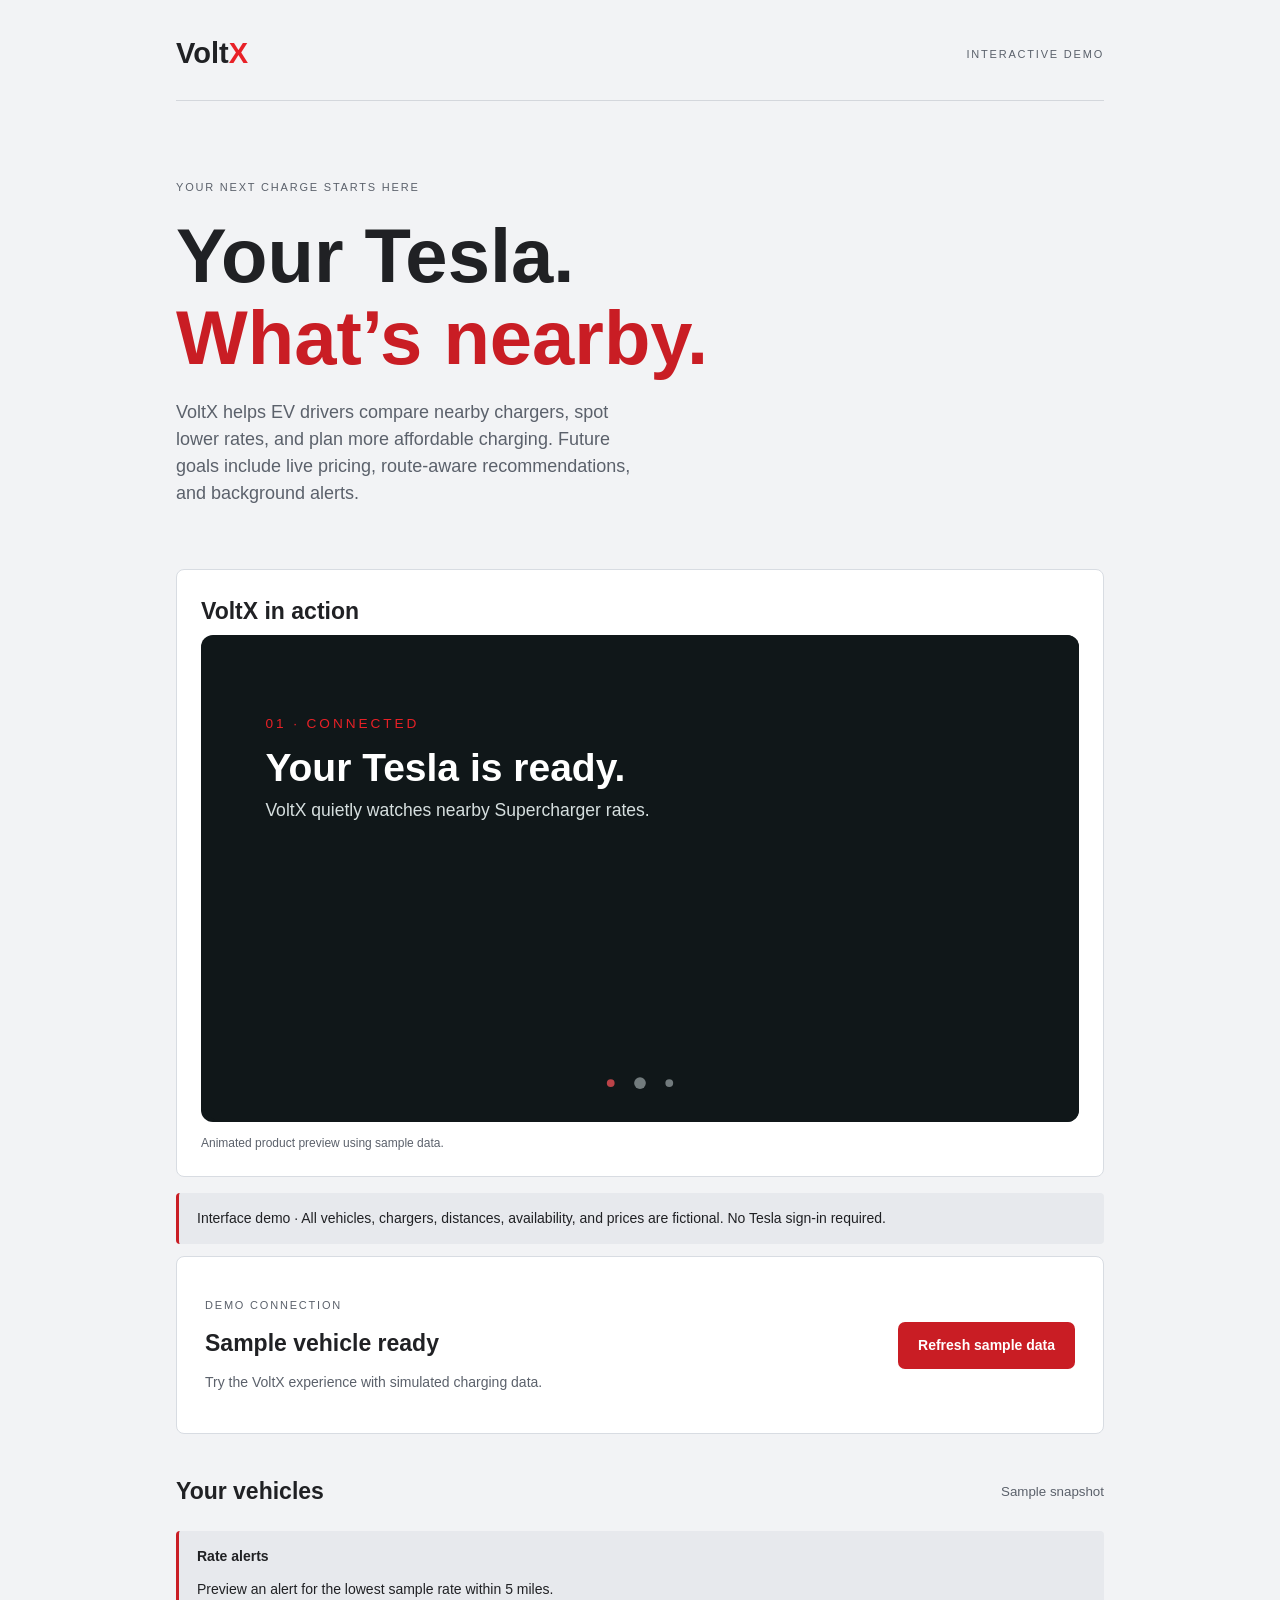
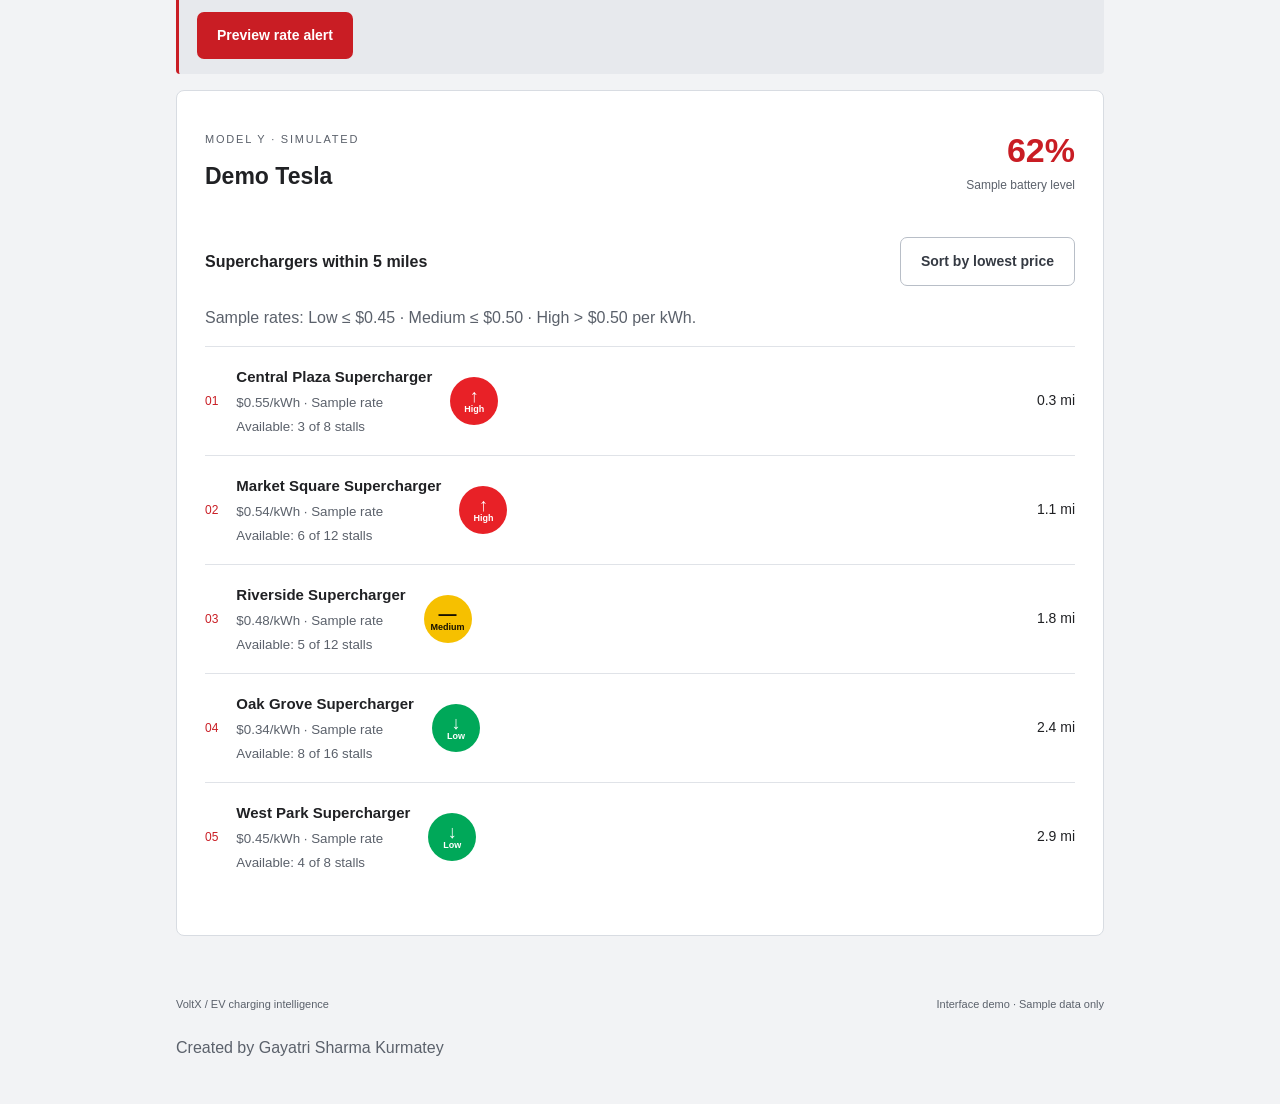
==== voltx-demo/index.html @ 1b54f999 "Use corrected shared animation directly" ====
<!doctype html>
<html lang="en"><head><meta charset="utf-8"><meta name="viewport" content="width=device-width, initial-scale=1"><meta name="description" content="Explore the VoltX EV charging interface with fictional vehicles, chargers and sample prices."><title>VoltX — Interactive Demo</title><link rel="stylesheet" href="./style.css?v=about-20260922"><link rel="stylesheet" href="./walkthrough.css?v=20260922"><link rel="stylesheet" href="./walkthrough-v2.css?v=20260922"><script src="./demo.js" defer></script></head>
<body><link rel="stylesheet" href="./video.css?v=20260922b"><style>.walkthrough{display:none!important}.walkthrough-video-card img{content:url('./voltx-walkthrough-v10.svg?v=1')}.step-one .step-number,.step-three .step-number{font-size:0;background:url('./tesla-car.svg') center/32px auto no-repeat}.walkthrough-route .route-car{font-size:0;background:url('./tesla-car.svg') center/34px auto no-repeat;width:34px;height:22px;display:block}</style><main>
<header><a class="brand" href="./">Volt<span>X</span></a><span class="version">INTERACTIVE DEMO</span></header>
<section class="intro"><p class="eyebrow">YOUR NEXT CHARGE STARTS HERE</p><h1>Your Tesla.<br><span>What’s nearby.</span></h1><p class="description">VoltX helps EV drivers compare nearby chargers, spot lower rates, and plan more affordable charging. Future goals include live pricing, route-aware recommendations, and background alerts.</p></section><section class="walkthrough-video-card" aria-label="Animated VoltX video"><h2>VoltX in action</h2><img src="./voltx-walkthrough-v10.svg?v=2" alt="Animated VoltX flow from Tesla connection to low-rate notification and charger destination"><p class="muted">Animated product preview using sample data.</p></section>
<section class="walkthrough" aria-label="Animated VoltX walkthrough"><div class="section-heading"><h2>How VoltX works</h2><small>Animated demo</small></div><div class="walkthrough-stage"><div class="walkthrough-step step-one"><span class="step-number" aria-label="Parked Tesla">🚗</span><strong>Connect to Tesla</strong><small>VoltX connects to your Tesla account and reads your car’s location.</small></div><div class="walkthrough-step step-two"><span class="step-number" aria-label="Notification">🔔</span><strong>Scan nearby chargers</strong><small>It checks Superchargers in your selected radius and compares their rates.</small></div><div class="walkthrough-step step-three"><span class="step-number" aria-label="Driving Tesla">🚙</span><strong>Get notified and drive</strong><small>When the lowest rate appears, VoltX alerts you so you do not keep checking the Tesla app.</small></div><div class="walkthrough-toast"><span class="toast-dot"></span><div><strong>VoltX found a nearby low-rate signal</strong><small>Fremont, CA - Civic Center Drive: Low signal</small></div></div><div class="walkthrough-route"><span class="route-car">🚙</span><span></span><b>Drive to charger</b><span class="charger-icon" aria-label="Charger">⚡</span></div></div><p class="muted">Simulation only: the shared demo uses sample data and does not connect to a Tesla account or send real notifications.</p></section>
<p class="notice">Interface demo · All vehicles, chargers, distances, availability, and prices are fictional. No Tesla sign-in required.</p>
<section class="connection"><div><p class="eyebrow">DEMO CONNECTION</p><h2>Sample vehicle ready</h2><p>Try the VoltX experience with simulated charging data.</p></div><div class="actions"><button id="refresh">Refresh sample data</button></div></section>
<section aria-label="Demo vehicle"><div class="section-heading"><h2>Your vehicles</h2><small id="updated" role="status">Sample snapshot</small></div>
<div class="notice"><strong>Rate alerts</strong><p>Preview an alert for the lowest sample rate within 5 miles.</p><button id="alert">Preview rate alert</button><p id="alert-preview" role="status" hidden></p></div>
<article class="vehicle"><div class="vehicle-summary"><div><p class="eyebrow">MODEL Y · SIMULATED</p><h2>Demo Tesla</h2></div><div class="battery"><strong id="battery">62%</strong><span>Sample battery level</span></div></div>
<div class="section-heading"><h3>Superchargers within 5 miles</h3><button class="secondary" id="sort">Sort by lowest price</button></div><p class="muted">Sample rates: Low ≤ $0.45 · Medium ≤ $0.50 · High > $0.50 per kWh.</p><ol class="chargers" id="chargers"></ol></article></section>
<footer><span>VoltX / EV charging intelligence</span><span>Interface demo · Sample data only</span></footer>
<p class="muted">Created by Gayatri Sharma Kurmatey</p>
</main></body></html>
---- voltx-demo/style.css ----
:root{font-family:Inter,Segoe UI,Arial,sans-serif;color:#202124;background:#f2f3f5;font-synthesis:none;line-height:1.5}*{box-sizing:border-box}html,body{min-height:100%;background:#f2f3f5}body{margin:0}main{max-width:1000px;margin:auto;padding:32px 36px}header{display:flex;justify-content:space-between;align-items:center;border-bottom:1px solid #d4d7dc;padding-bottom:24px}.brand{font-size:29px;letter-spacing:0;font-weight:800;color:inherit;text-decoration:none}.brand span{color:#e82127}.version,.eyebrow{font-size:11px;letter-spacing:1.8px;color:#5b616b}.intro{padding:66px 0 34px}h1{font-size:clamp(44px,7vw,76px);letter-spacing:0;line-height:1.08;margin:20px 0}h1 span{color:#c91d24}.description{max-width:470px;font-size:18px;color:#5b616b}h2{font-size:23px;letter-spacing:0;margin:6px 0}h3{font-size:16px}p{margin:12px 0}.connection,.vehicle{border:1px solid #d8dce2;border-radius:8px;padding:28px;background:#ffffff}.connection{display:flex;gap:30px;justify-content:space-between;align-items:center}.connection p:not(.eyebrow){font-size:14px;color:#5b616b;max-width:430px}.actions{display:grid;gap:10px;flex-shrink:0}button,.button{font:inherit;font-size:14px;display:inline-flex;gap:32px;justify-content:center;text-decoration:none;background:#c91d24;color:#ffffff;border:0;border-radius:7px;padding:13px 20px;font-weight:650;cursor:pointer}.secondary{background:transparent;color:#353a43;border:1px solid #b8bec7}button:disabled,.disabled{opacity:.5;cursor:default}a:focus-visible,button:focus-visible{outline:3px solid #202124;outline-offset:4px}.notice{padding:15px 18px;border-left:3px solid #c91d24;background:#e7e9ed;border-radius:4px;font-size:14px}.error{border-color:#c91d24;background:#fff0f0}.section-heading,.vehicle-summary{display:flex;justify-content:space-between;align-items:center}.section-heading{margin:34px 0 16px}.section-heading small,.muted{color:#5b616b}.vehicle{margin:16px 0}.battery{display:flex;flex-direction:column;text-align:right}.battery strong{font-size:34px;color:#c91d24}.battery span{font-size:12px;color:#5b616b}.chargers{padding:0;list-style:none}.chargers li{display:flex;gap:18px;align-items:center;border-top:1px solid #e0e3e8;padding:18px 0}.chargers small{display:block;color:#5b616b;margin-top:4px}.number{color:#c91d24;font-size:12px}.pricing-badge{display:inline-flex;flex-direction:column;align-items:center;justify-content:center;gap:1px;width:48px;height:48px;border-radius:50%;color:white;font-size:9px;font-weight:750;line-height:1;flex-shrink:0}.pricing-badge span:first-child{font-size:18px;line-height:16px}.pricing-badge.lower{background:#00a859}.pricing-badge.medium{background:#f6c000;color:#171100}.pricing-badge.higher{background:#e82127}.distance{margin-left:auto;white-space:nowrap;font-size:14px}.chargers strong{font-size:15px}footer{display:flex;justify-content:space-between;gap:20px;color:#5b616b;font-size:11px;padding:44px 0 12px}code{color:#353a43}@media(max-width:650px){main{padding:22px}.version{font-size:9px}.intro{padding-top:40px}.connection{display:block}.actions{margin-top:24px}.section-heading{display:block}.chargers li{flex-wrap:wrap}.distance{margin-left:30px}footer{display:block}footer span{display:block;margin-top:8px}}
---- voltx-demo/walkthrough.css ----
.walkthrough{margin:16px 0;border:1px solid #d8dce2;border-radius:8px;padding:28px;background:#fff}.walkthrough-stage{position:relative;min-height:214px;overflow:hidden;border:1px solid #e0e3e8;border-radius:7px;background:linear-gradient(135deg,#f8f9fa,#eef1f4);padding:22px}.walkthrough-step{position:absolute;left:22px;top:22px;display:grid;grid-template-columns:42px minmax(0,1fr);column-gap:12px;max-width:310px;opacity:0;animation:walkthroughStep 9s infinite}.walkthrough-step strong{font-size:17px}.walkthrough-step small{grid-column:2;color:#5b616b;margin-top:4px}.step-number{grid-row:span 2;display:grid;place-items:center;width:36px;height:36px;border-radius:50%;background:#c91d24;color:#fff;font-size:12px;font-weight:750}.step-two{animation-delay:3s}.step-three{animation-delay:6s}.walkthrough-toast{position:absolute;right:22px;top:26px;display:flex;gap:10px;align-items:flex-start;width:260px;padding:13px 15px;border:1px solid #d8dce2;border-radius:8px;background:#fff;box-shadow:0 10px 24px #20212422;animation:toastPulse 9s infinite}.walkthrough-toast strong,.walkthrough-toast small{display:block}.walkthrough-toast small{color:#5b616b;margin-top:4px;font-size:12px}.toast-dot{width:10px;height:10px;margin-top:4px;border-radius:50%;background:#c91d24;box-shadow:0 0 0 5px #c91d2420}.walkthrough-route{position:absolute;left:24px;right:24px;bottom:24px;display:flex;align-items:center;gap:10px;color:#c91d24;font-size:12px}.walkthrough-route>span:nth-child(2){height:2px;flex:1;background:repeating-linear-gradient(90deg,#c91d24 0 8px,transparent 8px 14px)}.walkthrough-route b{color:#202124;font-size:12px}.route-car{animation:routeMove 9s infinite}.walkthrough .muted{font-size:12px;margin-bottom:0}@keyframes walkthroughStep{0%,4%{opacity:0;transform:translateY(8px)}8%,27%{opacity:1;transform:none}31%,100%{opacity:0;transform:translateY(-8px)}}@keyframes toastPulse{0%,58%{opacity:.35;transform:translateY(8px)}66%,86%{opacity:1;transform:none}92%,100%{opacity:.35;transform:translateY(-4px)}}@keyframes routeMove{0%,20%{transform:translateX(0)}70%,90%{transform:translateX(260px)}100%{transform:translateX(0)}
}@media(max-width:650px){.walkthrough-stage{min-height:290px}.walkthrough-toast{left:22px;right:22px;top:128px;width:auto}.walkthrough-step{max-width:calc(100% - 44px)}.walkthrough-route{bottom:20px}}
---- voltx-demo/walkthrough-v2.css ----
.walkthrough-step{animation-duration:15s}.step-two{animation-delay:5s}.step-three{animation-delay:10s}.walkthrough-toast{animation-duration:15s}.walkthrough-route>span:nth-child(2){background-size:22px 2px;animation:dashFlow 1.2s linear infinite}.route-car{animation:routeMove 15s ease-in-out infinite}@keyframes dashFlow{to{background-position:-22px 0}}
---- voltx-demo/video.css ----
.walkthrough{display:none}.walkthrough-video-card{margin:16px 0;border:1px solid #d8dce2;border-radius:8px;padding:24px;background:#fff}.walkthrough-video-card h2{margin-top:0}.walkthrough-video-card img{display:block;width:100%;height:auto;border-radius:12px;background:#101719}.walkthrough-video-card .muted{font-size:12px;margin-bottom:0}
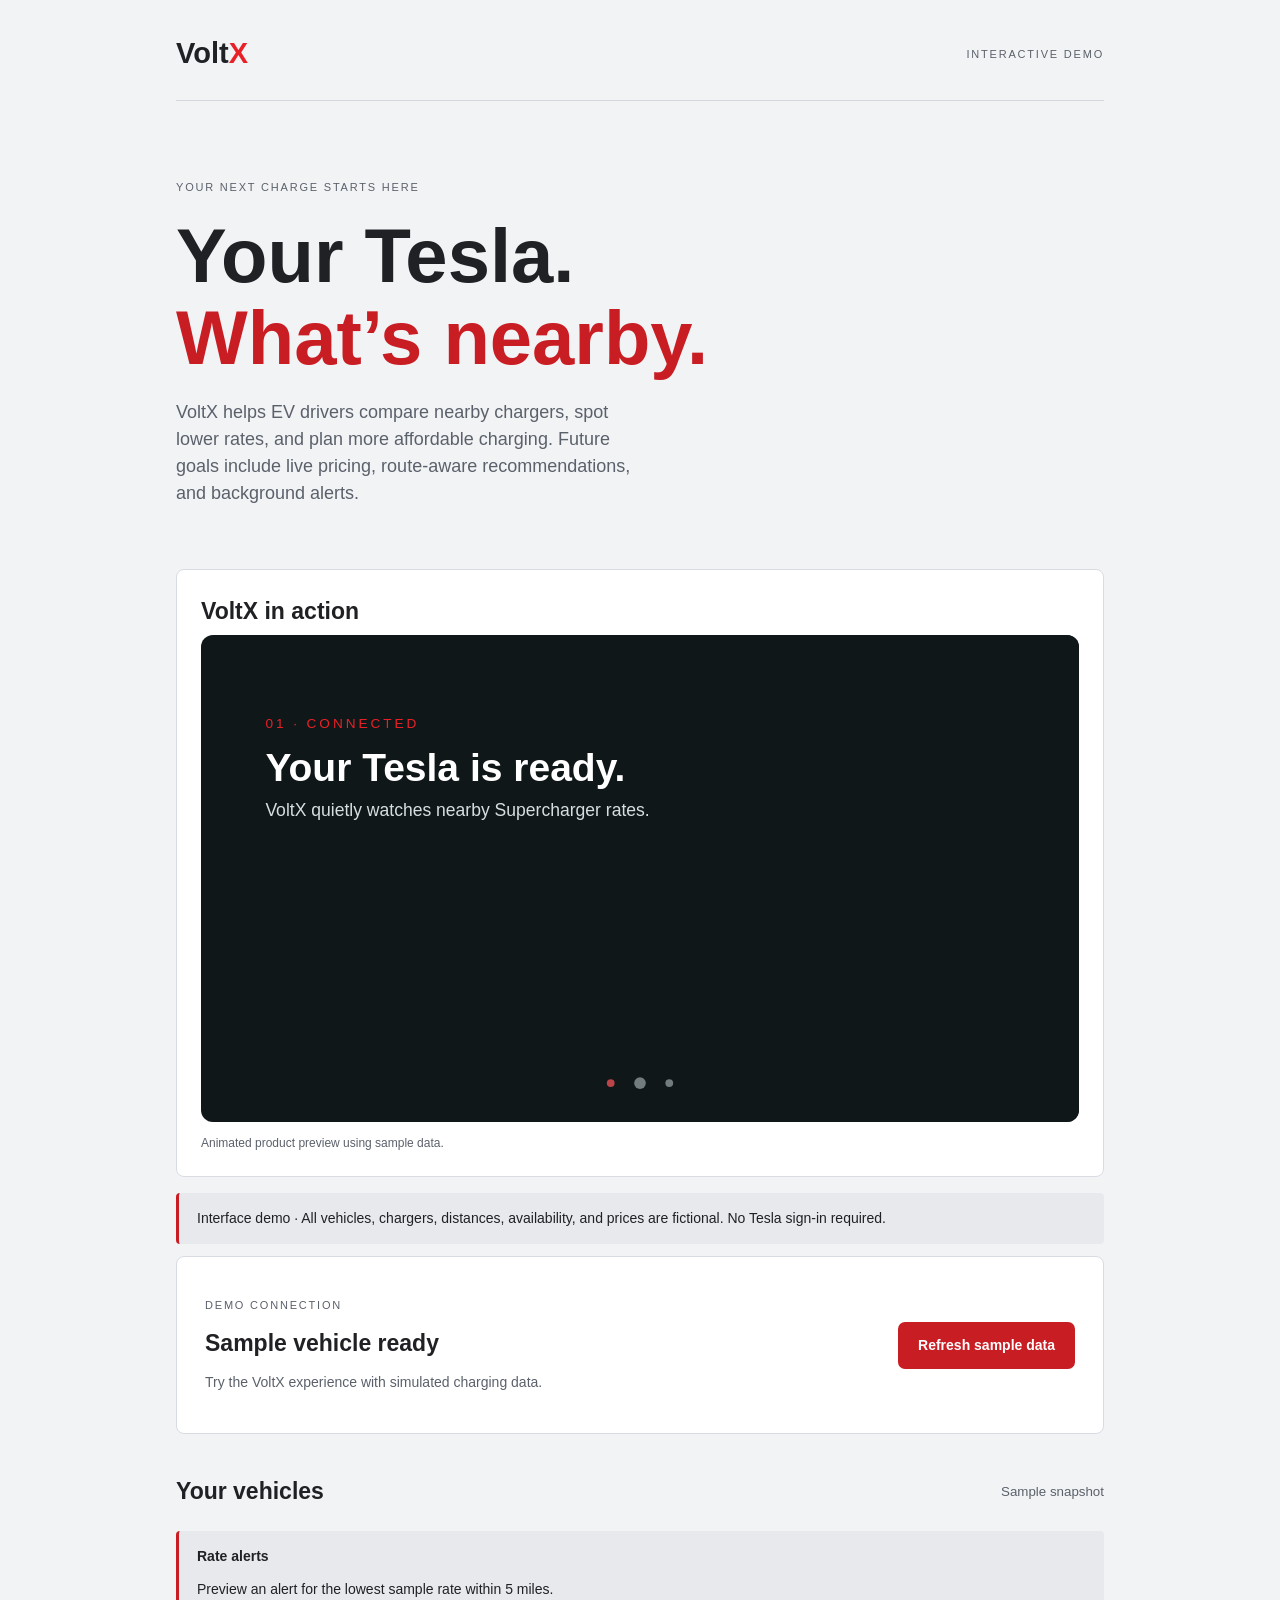
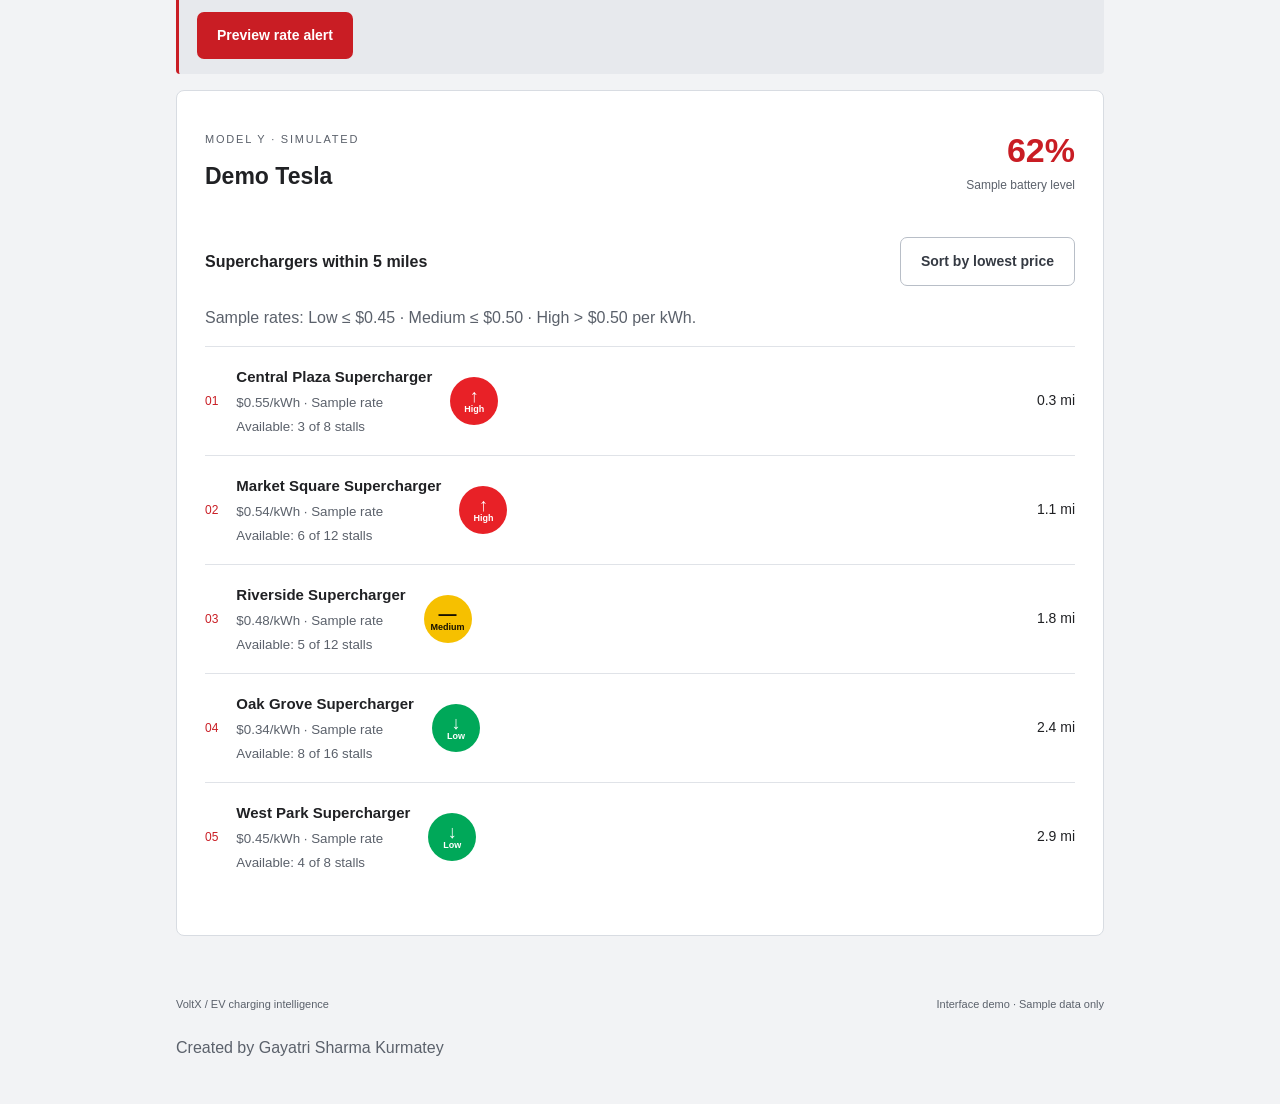
==== commit a5cb8485: "Fix blank shared notification scene" ====
--- a/voltx-demo/index.html
+++ b/voltx-demo/index.html
@@ -1,6 +1,6 @@
 <!doctype html>
 <html lang="en"><head><meta charset="utf-8"><meta name="viewport" content="width=device-width, initial-scale=1"><meta name="description" content="Explore the VoltX EV charging interface with fictional vehicles, chargers and sample prices."><title>VoltX — Interactive Demo</title><link rel="stylesheet" href="./style.css?v=about-20260922"><link rel="stylesheet" href="./walkthrough.css?v=20260922"><link rel="stylesheet" href="./walkthrough-v2.css?v=20260922"><script src="./demo.js" defer></script></head>
-<body><link rel="stylesheet" href="./video.css?v=20260922b"><style>.walkthrough{display:none!important}.walkthrough-video-card img{content:url('./voltx-walkthrough-v10.svg?v=1')}.step-one .step-number,.step-three .step-number{font-size:0;background:url('./tesla-car.svg') center/32px auto no-repeat}.walkthrough-route .route-car{font-size:0;background:url('./tesla-car.svg') center/34px auto no-repeat;width:34px;height:22px;display:block}</style><main>
+<body><link rel="stylesheet" href="./video.css?v=20260922b"><style>.walkthrough{display:none!important}.walkthrough-video-card img{content:url('./voltx-walkthrough-v10.svg?v=3')}.step-one .step-number,.step-three .step-number{font-size:0;background:url('./tesla-car.svg') center/32px auto no-repeat}.walkthrough-route .route-car{font-size:0;background:url('./tesla-car.svg') center/34px auto no-repeat;width:34px;height:22px;display:block}</style><main>
 <header><a class="brand" href="./">Volt<span>X</span></a><span class="version">INTERACTIVE DEMO</span></header>
 <section class="intro"><p class="eyebrow">YOUR NEXT CHARGE STARTS HERE</p><h1>Your Tesla.<br><span>What’s nearby.</span></h1><p class="description">VoltX helps EV drivers compare nearby chargers, spot lower rates, and plan more affordable charging. Future goals include live pricing, route-aware recommendations, and background alerts.</p></section><section class="walkthrough-video-card" aria-label="Animated VoltX video"><h2>VoltX in action</h2><img src="./voltx-walkthrough-v10.svg?v=2" alt="Animated VoltX flow from Tesla connection to low-rate notification and charger destination"><p class="muted">Animated product preview using sample data.</p></section>
 <section class="walkthrough" aria-label="Animated VoltX walkthrough"><div class="section-heading"><h2>How VoltX works</h2><small>Animated demo</small></div><div class="walkthrough-stage"><div class="walkthrough-step step-one"><span class="step-number" aria-label="Parked Tesla">🚗</span><strong>Connect to Tesla</strong><small>VoltX connects to your Tesla account and reads your car’s location.</small></div><div class="walkthrough-step step-two"><span class="step-number" aria-label="Notification">🔔</span><strong>Scan nearby chargers</strong><small>It checks Superchargers in your selected radius and compares their rates.</small></div><div class="walkthrough-step step-three"><span class="step-number" aria-label="Driving Tesla">🚙</span><strong>Get notified and drive</strong><small>When the lowest rate appears, VoltX alerts you so you do not keep checking the Tesla app.</small></div><div class="walkthrough-toast"><span class="toast-dot"></span><div><strong>VoltX found a nearby low-rate signal</strong><small>Fremont, CA - Civic Center Drive: Low signal</small></div></div><div class="walkthrough-route"><span class="route-car">🚙</span><span></span><b>Drive to charger</b><span class="charger-icon" aria-label="Charger">⚡</span></div></div><p class="muted">Simulation only: the shared demo uses sample data and does not connect to a Tesla account or send real notifications.</p></section>
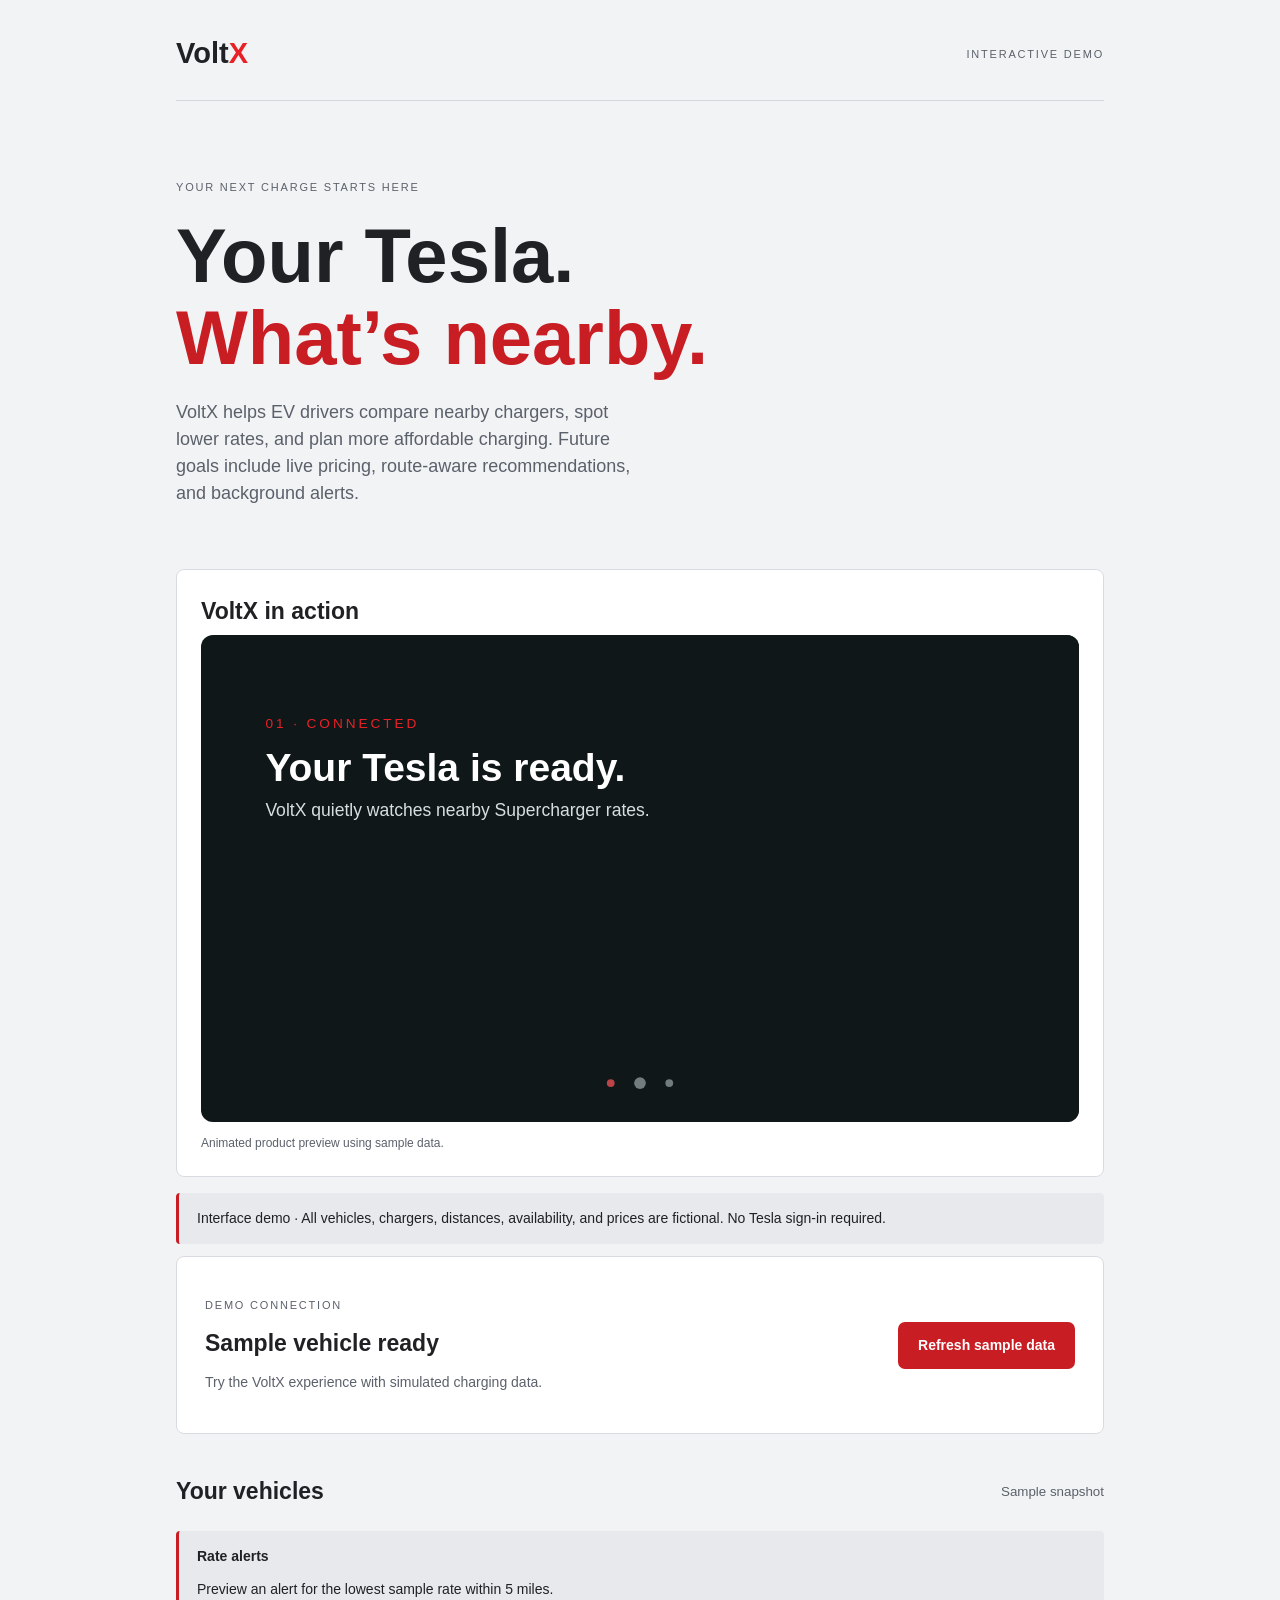
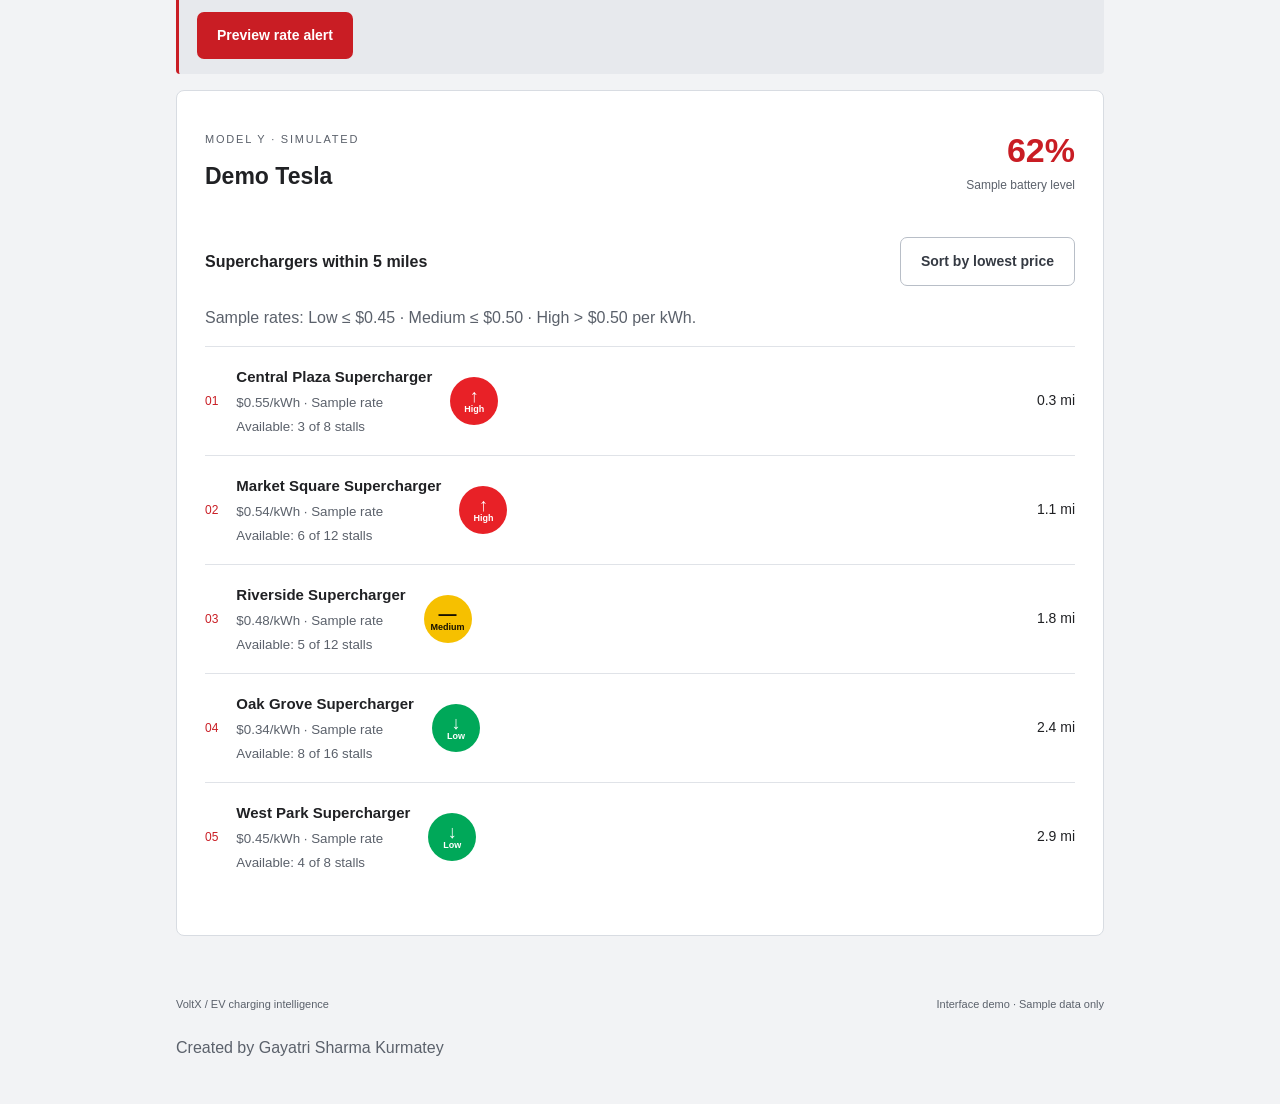
==== commit 18fcba16: "Separate shared animated scene intervals" ====
--- a/voltx-demo/index.html
+++ b/voltx-demo/index.html
@@ -1,6 +1,6 @@
 <!doctype html>
 <html lang="en"><head><meta charset="utf-8"><meta name="viewport" content="width=device-width, initial-scale=1"><meta name="description" content="Explore the VoltX EV charging interface with fictional vehicles, chargers and sample prices."><title>VoltX — Interactive Demo</title><link rel="stylesheet" href="./style.css?v=about-20260922"><link rel="stylesheet" href="./walkthrough.css?v=20260922"><link rel="stylesheet" href="./walkthrough-v2.css?v=20260922"><script src="./demo.js" defer></script></head>
-<body><link rel="stylesheet" href="./video.css?v=20260922b"><style>.walkthrough{display:none!important}.walkthrough-video-card img{content:url('./voltx-walkthrough-v10.svg?v=3')}.step-one .step-number,.step-three .step-number{font-size:0;background:url('./tesla-car.svg') center/32px auto no-repeat}.walkthrough-route .route-car{font-size:0;background:url('./tesla-car.svg') center/34px auto no-repeat;width:34px;height:22px;display:block}</style><main>
+<body><link rel="stylesheet" href="./video.css?v=20260922b"><style>.walkthrough{display:none!important}.walkthrough-video-card img{content:url('./voltx-walkthrough-v10.svg?v=6')}.step-one .step-number,.step-three .step-number{font-size:0;background:url('./tesla-car.svg') center/32px auto no-repeat}.walkthrough-route .route-car{font-size:0;background:url('./tesla-car.svg') center/34px auto no-repeat;width:34px;height:22px;display:block}</style><main>
 <header><a class="brand" href="./">Volt<span>X</span></a><span class="version">INTERACTIVE DEMO</span></header>
 <section class="intro"><p class="eyebrow">YOUR NEXT CHARGE STARTS HERE</p><h1>Your Tesla.<br><span>What’s nearby.</span></h1><p class="description">VoltX helps EV drivers compare nearby chargers, spot lower rates, and plan more affordable charging. Future goals include live pricing, route-aware recommendations, and background alerts.</p></section><section class="walkthrough-video-card" aria-label="Animated VoltX video"><h2>VoltX in action</h2><img src="./voltx-walkthrough-v10.svg?v=2" alt="Animated VoltX flow from Tesla connection to low-rate notification and charger destination"><p class="muted">Animated product preview using sample data.</p></section>
 <section class="walkthrough" aria-label="Animated VoltX walkthrough"><div class="section-heading"><h2>How VoltX works</h2><small>Animated demo</small></div><div class="walkthrough-stage"><div class="walkthrough-step step-one"><span class="step-number" aria-label="Parked Tesla">🚗</span><strong>Connect to Tesla</strong><small>VoltX connects to your Tesla account and reads your car’s location.</small></div><div class="walkthrough-step step-two"><span class="step-number" aria-label="Notification">🔔</span><strong>Scan nearby chargers</strong><small>It checks Superchargers in your selected radius and compares their rates.</small></div><div class="walkthrough-step step-three"><span class="step-number" aria-label="Driving Tesla">🚙</span><strong>Get notified and drive</strong><small>When the lowest rate appears, VoltX alerts you so you do not keep checking the Tesla app.</small></div><div class="walkthrough-toast"><span class="toast-dot"></span><div><strong>VoltX found a nearby low-rate signal</strong><small>Fremont, CA - Civic Center Drive: Low signal</small></div></div><div class="walkthrough-route"><span class="route-car">🚙</span><span></span><b>Drive to charger</b><span class="charger-icon" aria-label="Charger">⚡</span></div></div><p class="muted">Simulation only: the shared demo uses sample data and does not connect to a Tesla account or send real notifications.</p></section>
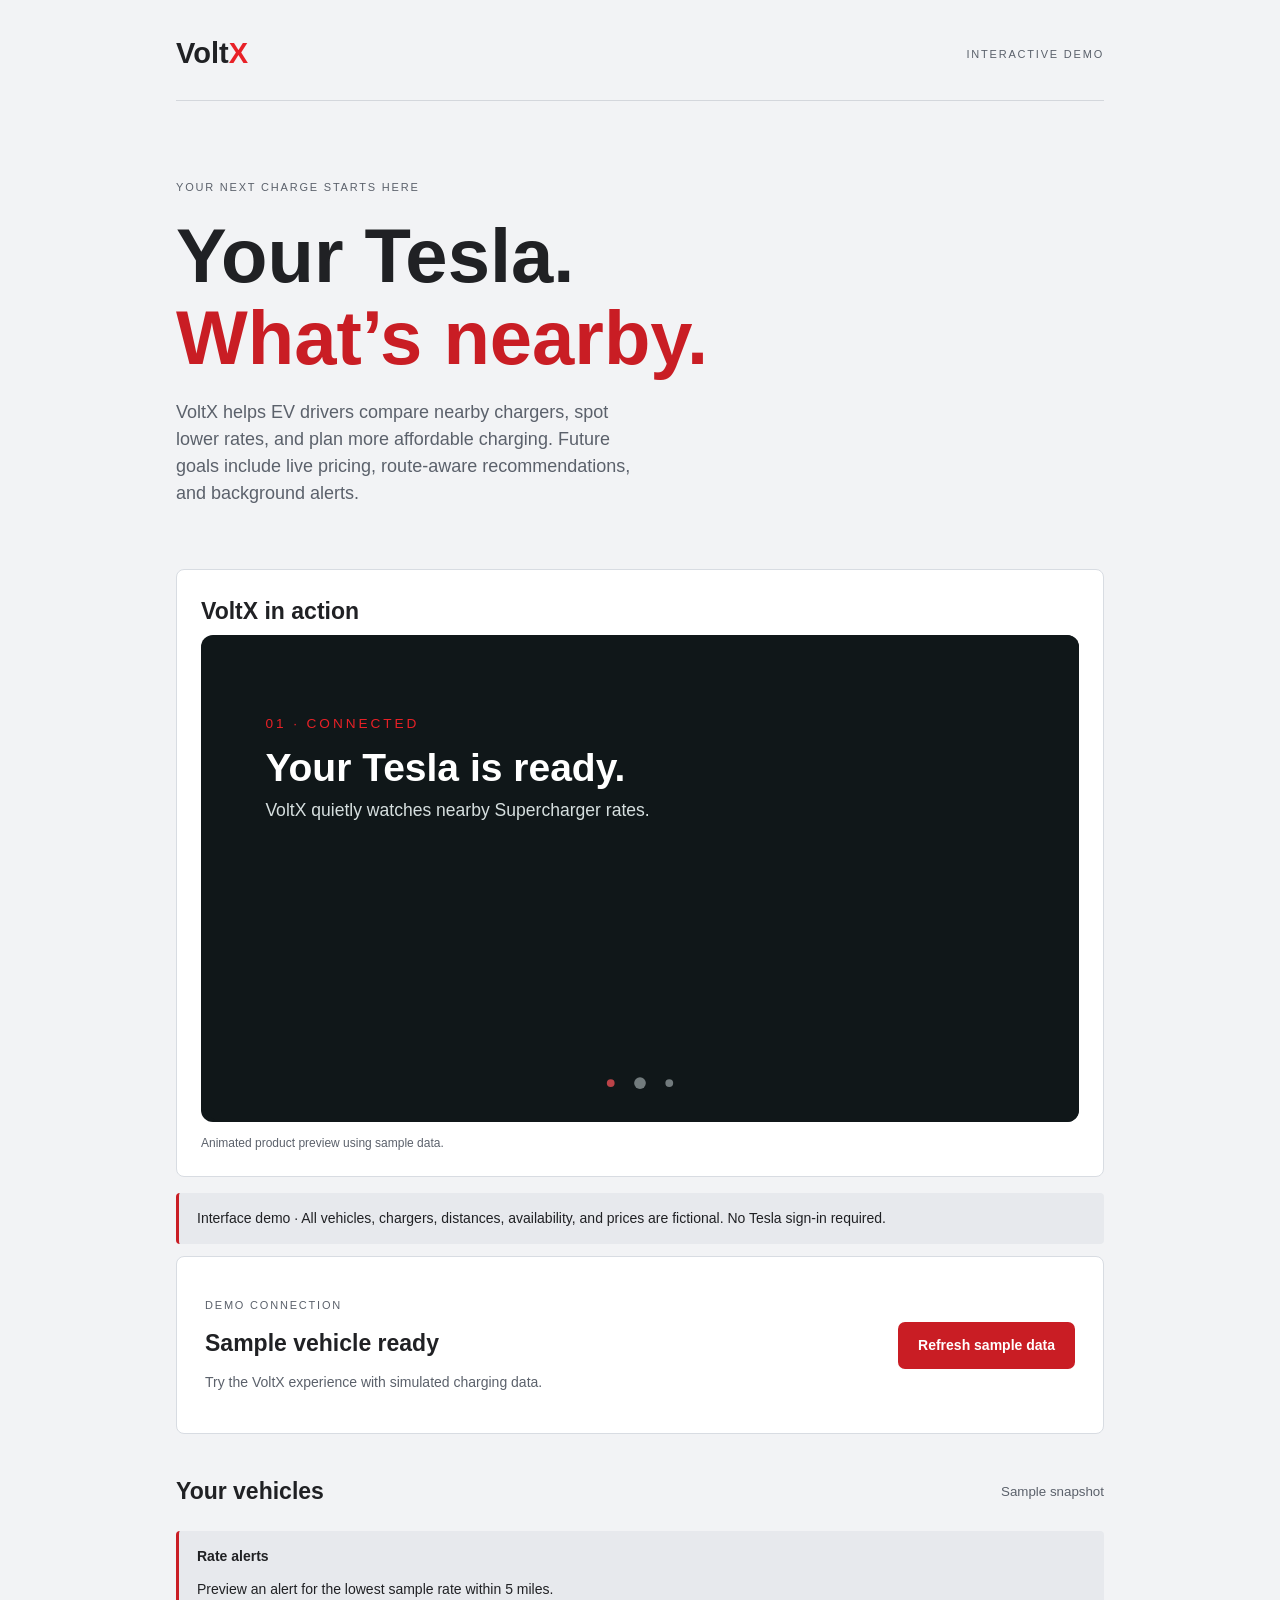
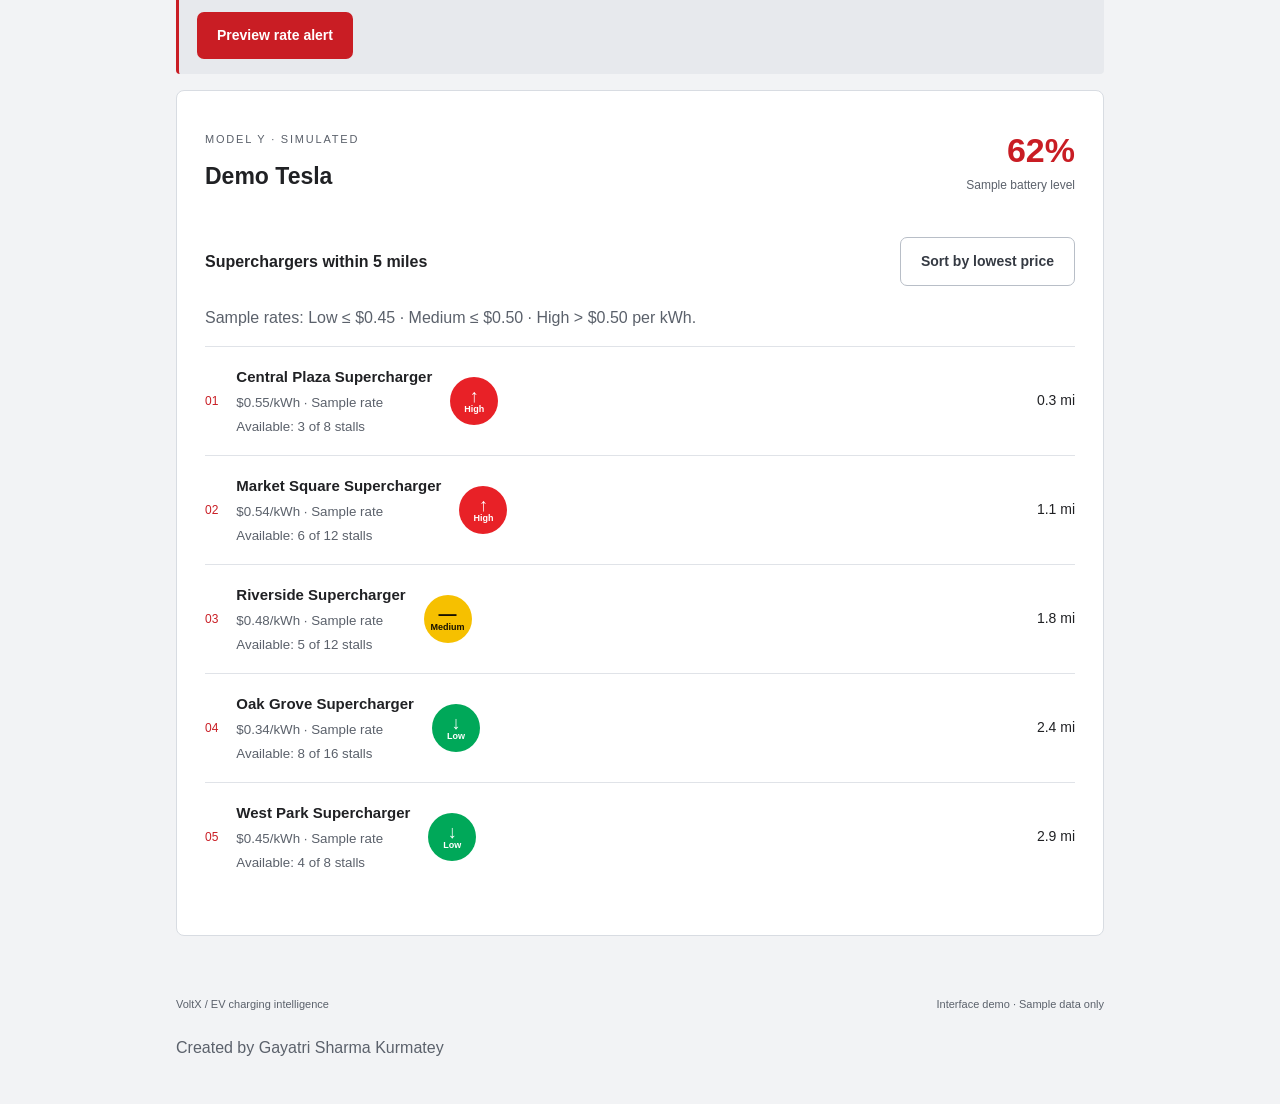
==== commit d1caa3cd: "Refresh direct shared walkthrough source" ====
--- a/voltx-demo/index.html
+++ b/voltx-demo/index.html
@@ -2,7 +2,7 @@
 <html lang="en"><head><meta charset="utf-8"><meta name="viewport" content="width=device-width, initial-scale=1"><meta name="description" content="Explore the VoltX EV charging interface with fictional vehicles, chargers and sample prices."><title>VoltX — Interactive Demo</title><link rel="stylesheet" href="./style.css?v=about-20260922"><link rel="stylesheet" href="./walkthrough.css?v=20260922"><link rel="stylesheet" href="./walkthrough-v2.css?v=20260922"><script src="./demo.js" defer></script></head>
 <body><link rel="stylesheet" href="./video.css?v=20260922b"><style>.walkthrough{display:none!important}.walkthrough-video-card img{content:url('./voltx-walkthrough-v10.svg?v=6')}.step-one .step-number,.step-three .step-number{font-size:0;background:url('./tesla-car.svg') center/32px auto no-repeat}.walkthrough-route .route-car{font-size:0;background:url('./tesla-car.svg') center/34px auto no-repeat;width:34px;height:22px;display:block}</style><main>
 <header><a class="brand" href="./">Volt<span>X</span></a><span class="version">INTERACTIVE DEMO</span></header>
-<section class="intro"><p class="eyebrow">YOUR NEXT CHARGE STARTS HERE</p><h1>Your Tesla.<br><span>What’s nearby.</span></h1><p class="description">VoltX helps EV drivers compare nearby chargers, spot lower rates, and plan more affordable charging. Future goals include live pricing, route-aware recommendations, and background alerts.</p></section><section class="walkthrough-video-card" aria-label="Animated VoltX video"><h2>VoltX in action</h2><img src="./voltx-walkthrough-v10.svg?v=2" alt="Animated VoltX flow from Tesla connection to low-rate notification and charger destination"><p class="muted">Animated product preview using sample data.</p></section>
+<section class="intro"><p class="eyebrow">YOUR NEXT CHARGE STARTS HERE</p><h1>Your Tesla.<br><span>What’s nearby.</span></h1><p class="description">VoltX helps EV drivers compare nearby chargers, spot lower rates, and plan more affordable charging. Future goals include live pricing, route-aware recommendations, and background alerts.</p></section><section class="walkthrough-video-card" aria-label="Animated VoltX video"><h2>VoltX in action</h2><img src="./voltx-walkthrough-v10.svg?v=7" alt="Animated VoltX flow from Tesla connection to low-rate notification and charger destination"><p class="muted">Animated product preview using sample data.</p></section>
 <section class="walkthrough" aria-label="Animated VoltX walkthrough"><div class="section-heading"><h2>How VoltX works</h2><small>Animated demo</small></div><div class="walkthrough-stage"><div class="walkthrough-step step-one"><span class="step-number" aria-label="Parked Tesla">🚗</span><strong>Connect to Tesla</strong><small>VoltX connects to your Tesla account and reads your car’s location.</small></div><div class="walkthrough-step step-two"><span class="step-number" aria-label="Notification">🔔</span><strong>Scan nearby chargers</strong><small>It checks Superchargers in your selected radius and compares their rates.</small></div><div class="walkthrough-step step-three"><span class="step-number" aria-label="Driving Tesla">🚙</span><strong>Get notified and drive</strong><small>When the lowest rate appears, VoltX alerts you so you do not keep checking the Tesla app.</small></div><div class="walkthrough-toast"><span class="toast-dot"></span><div><strong>VoltX found a nearby low-rate signal</strong><small>Fremont, CA - Civic Center Drive: Low signal</small></div></div><div class="walkthrough-route"><span class="route-car">🚙</span><span></span><b>Drive to charger</b><span class="charger-icon" aria-label="Charger">⚡</span></div></div><p class="muted">Simulation only: the shared demo uses sample data and does not connect to a Tesla account or send real notifications.</p></section>
 <p class="notice">Interface demo · All vehicles, chargers, distances, availability, and prices are fictional. No Tesla sign-in required.</p>
 <section class="connection"><div><p class="eyebrow">DEMO CONNECTION</p><h2>Sample vehicle ready</h2><p>Try the VoltX experience with simulated charging data.</p></div><div class="actions"><button id="refresh">Refresh sample data</button></div></section>
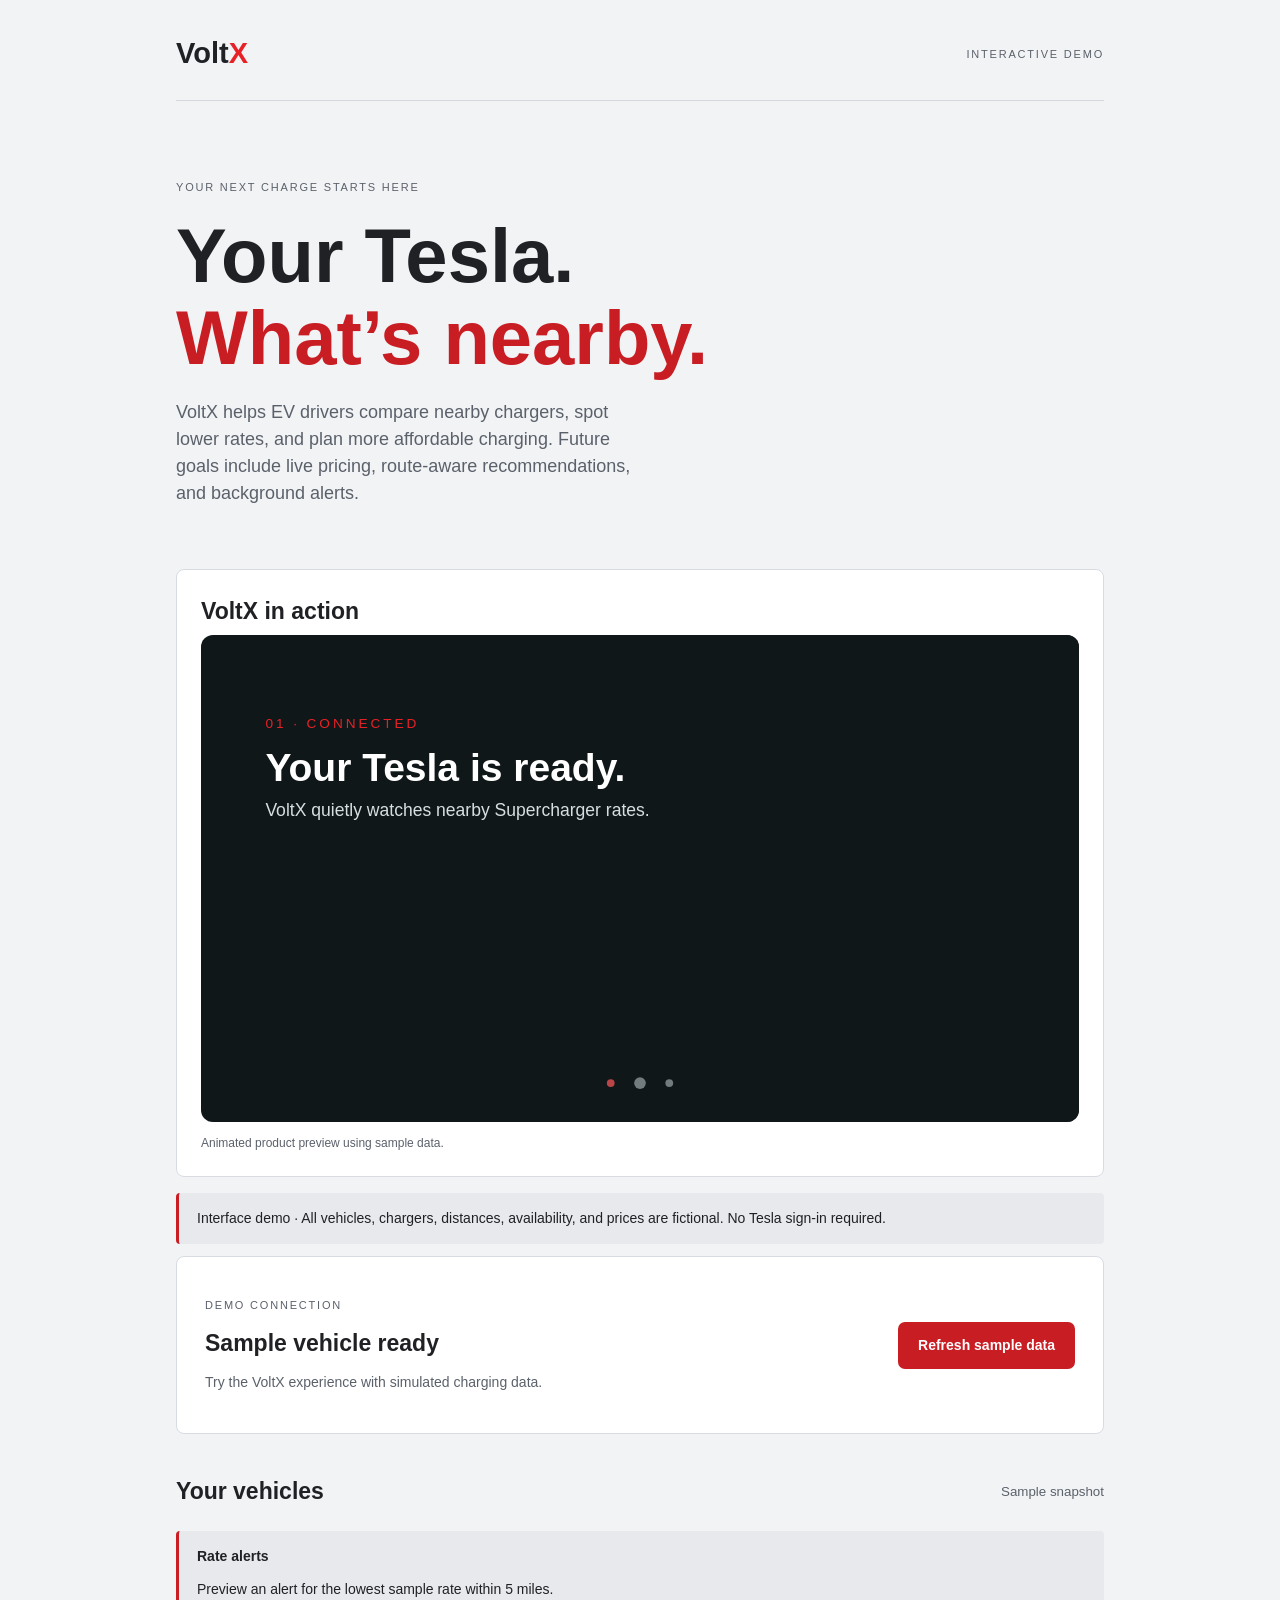
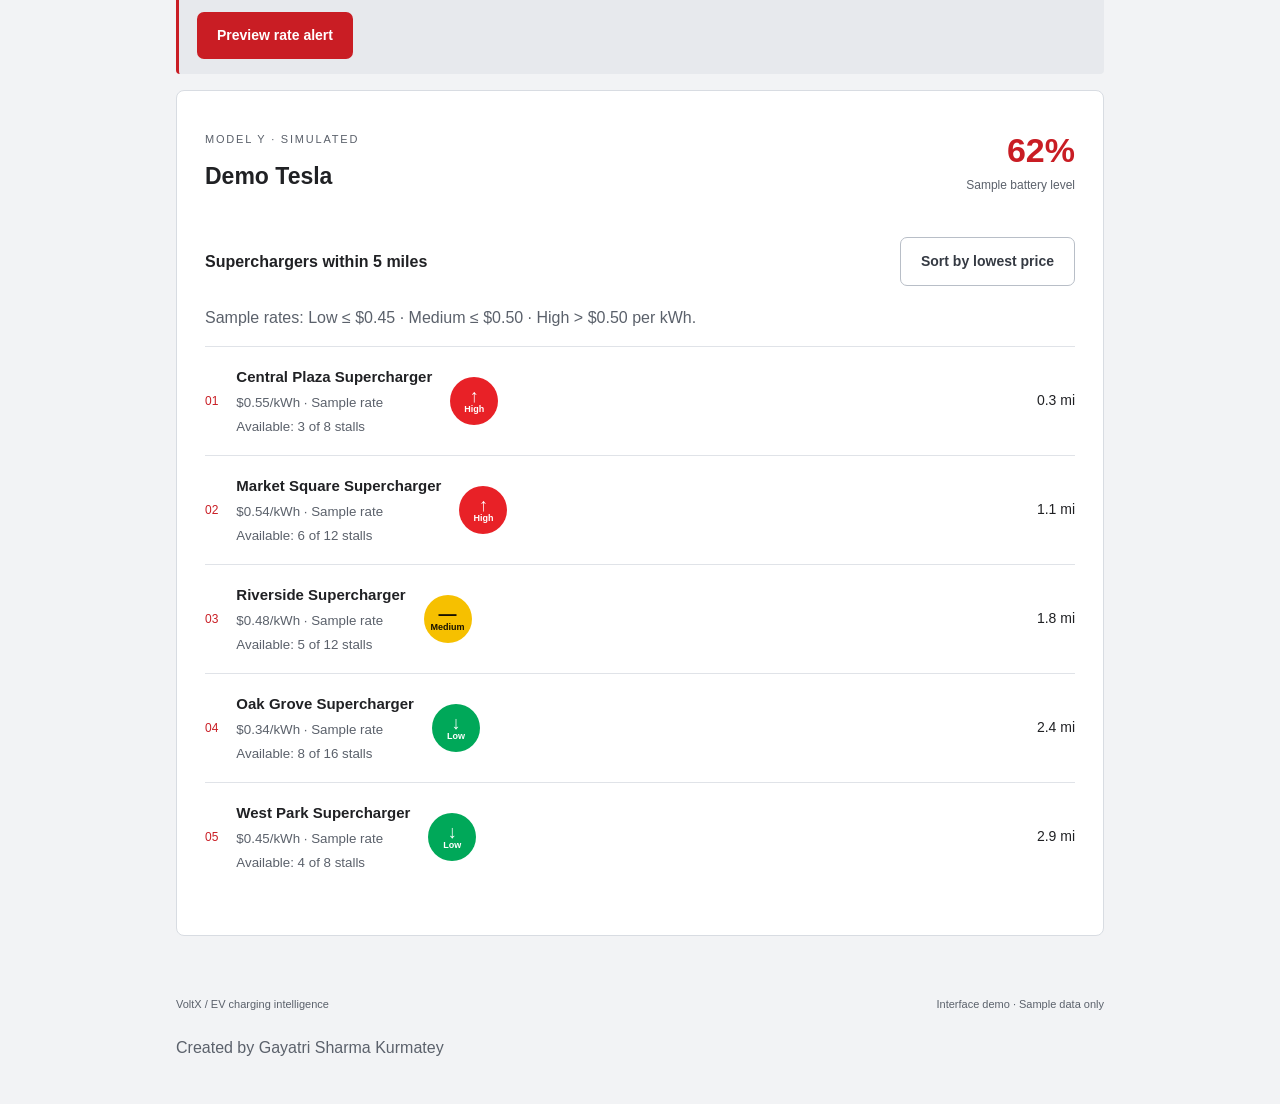
==== commit 842a4687: "Prevent shared slide three from starting early" ====
--- a/voltx-demo/index.html
+++ b/voltx-demo/index.html
@@ -1,8 +1,8 @@
 <!doctype html>
 <html lang="en"><head><meta charset="utf-8"><meta name="viewport" content="width=device-width, initial-scale=1"><meta name="description" content="Explore the VoltX EV charging interface with fictional vehicles, chargers and sample prices."><title>VoltX — Interactive Demo</title><link rel="stylesheet" href="./style.css?v=about-20260922"><link rel="stylesheet" href="./walkthrough.css?v=20260922"><link rel="stylesheet" href="./walkthrough-v2.css?v=20260922"><script src="./demo.js" defer></script></head>
-<body><link rel="stylesheet" href="./video.css?v=20260922b"><style>.walkthrough{display:none!important}.walkthrough-video-card img{content:url('./voltx-walkthrough-v10.svg?v=6')}.step-one .step-number,.step-three .step-number{font-size:0;background:url('./tesla-car.svg') center/32px auto no-repeat}.walkthrough-route .route-car{font-size:0;background:url('./tesla-car.svg') center/34px auto no-repeat;width:34px;height:22px;display:block}</style><main>
+<body><link rel="stylesheet" href="./video.css?v=20260922b"><style>.walkthrough{display:none!important}.walkthrough-video-card img{content:url('./voltx-walkthrough-v10.svg?v=8')}.step-one .step-number,.step-three .step-number{font-size:0;background:url('./tesla-car.svg') center/32px auto no-repeat}.walkthrough-route .route-car{font-size:0;background:url('./tesla-car.svg') center/34px auto no-repeat;width:34px;height:22px;display:block}</style><main>
 <header><a class="brand" href="./">Volt<span>X</span></a><span class="version">INTERACTIVE DEMO</span></header>
-<section class="intro"><p class="eyebrow">YOUR NEXT CHARGE STARTS HERE</p><h1>Your Tesla.<br><span>What’s nearby.</span></h1><p class="description">VoltX helps EV drivers compare nearby chargers, spot lower rates, and plan more affordable charging. Future goals include live pricing, route-aware recommendations, and background alerts.</p></section><section class="walkthrough-video-card" aria-label="Animated VoltX video"><h2>VoltX in action</h2><img src="./voltx-walkthrough-v10.svg?v=7" alt="Animated VoltX flow from Tesla connection to low-rate notification and charger destination"><p class="muted">Animated product preview using sample data.</p></section>
+<section class="intro"><p class="eyebrow">YOUR NEXT CHARGE STARTS HERE</p><h1>Your Tesla.<br><span>What’s nearby.</span></h1><p class="description">VoltX helps EV drivers compare nearby chargers, spot lower rates, and plan more affordable charging. Future goals include live pricing, route-aware recommendations, and background alerts.</p></section><section class="walkthrough-video-card" aria-label="Animated VoltX video"><h2>VoltX in action</h2><img src="./voltx-walkthrough-v10.svg?v=8" alt="Animated VoltX flow from Tesla connection to low-rate notification and charger destination"><p class="muted">Animated product preview using sample data.</p></section>
 <section class="walkthrough" aria-label="Animated VoltX walkthrough"><div class="section-heading"><h2>How VoltX works</h2><small>Animated demo</small></div><div class="walkthrough-stage"><div class="walkthrough-step step-one"><span class="step-number" aria-label="Parked Tesla">🚗</span><strong>Connect to Tesla</strong><small>VoltX connects to your Tesla account and reads your car’s location.</small></div><div class="walkthrough-step step-two"><span class="step-number" aria-label="Notification">🔔</span><strong>Scan nearby chargers</strong><small>It checks Superchargers in your selected radius and compares their rates.</small></div><div class="walkthrough-step step-three"><span class="step-number" aria-label="Driving Tesla">🚙</span><strong>Get notified and drive</strong><small>When the lowest rate appears, VoltX alerts you so you do not keep checking the Tesla app.</small></div><div class="walkthrough-toast"><span class="toast-dot"></span><div><strong>VoltX found a nearby low-rate signal</strong><small>Fremont, CA - Civic Center Drive: Low signal</small></div></div><div class="walkthrough-route"><span class="route-car">🚙</span><span></span><b>Drive to charger</b><span class="charger-icon" aria-label="Charger">⚡</span></div></div><p class="muted">Simulation only: the shared demo uses sample data and does not connect to a Tesla account or send real notifications.</p></section>
 <p class="notice">Interface demo · All vehicles, chargers, distances, availability, and prices are fictional. No Tesla sign-in required.</p>
 <section class="connection"><div><p class="eyebrow">DEMO CONNECTION</p><h2>Sample vehicle ready</h2><p>Try the VoltX experience with simulated charging data.</p></div><div class="actions"><button id="refresh">Refresh sample data</button></div></section>
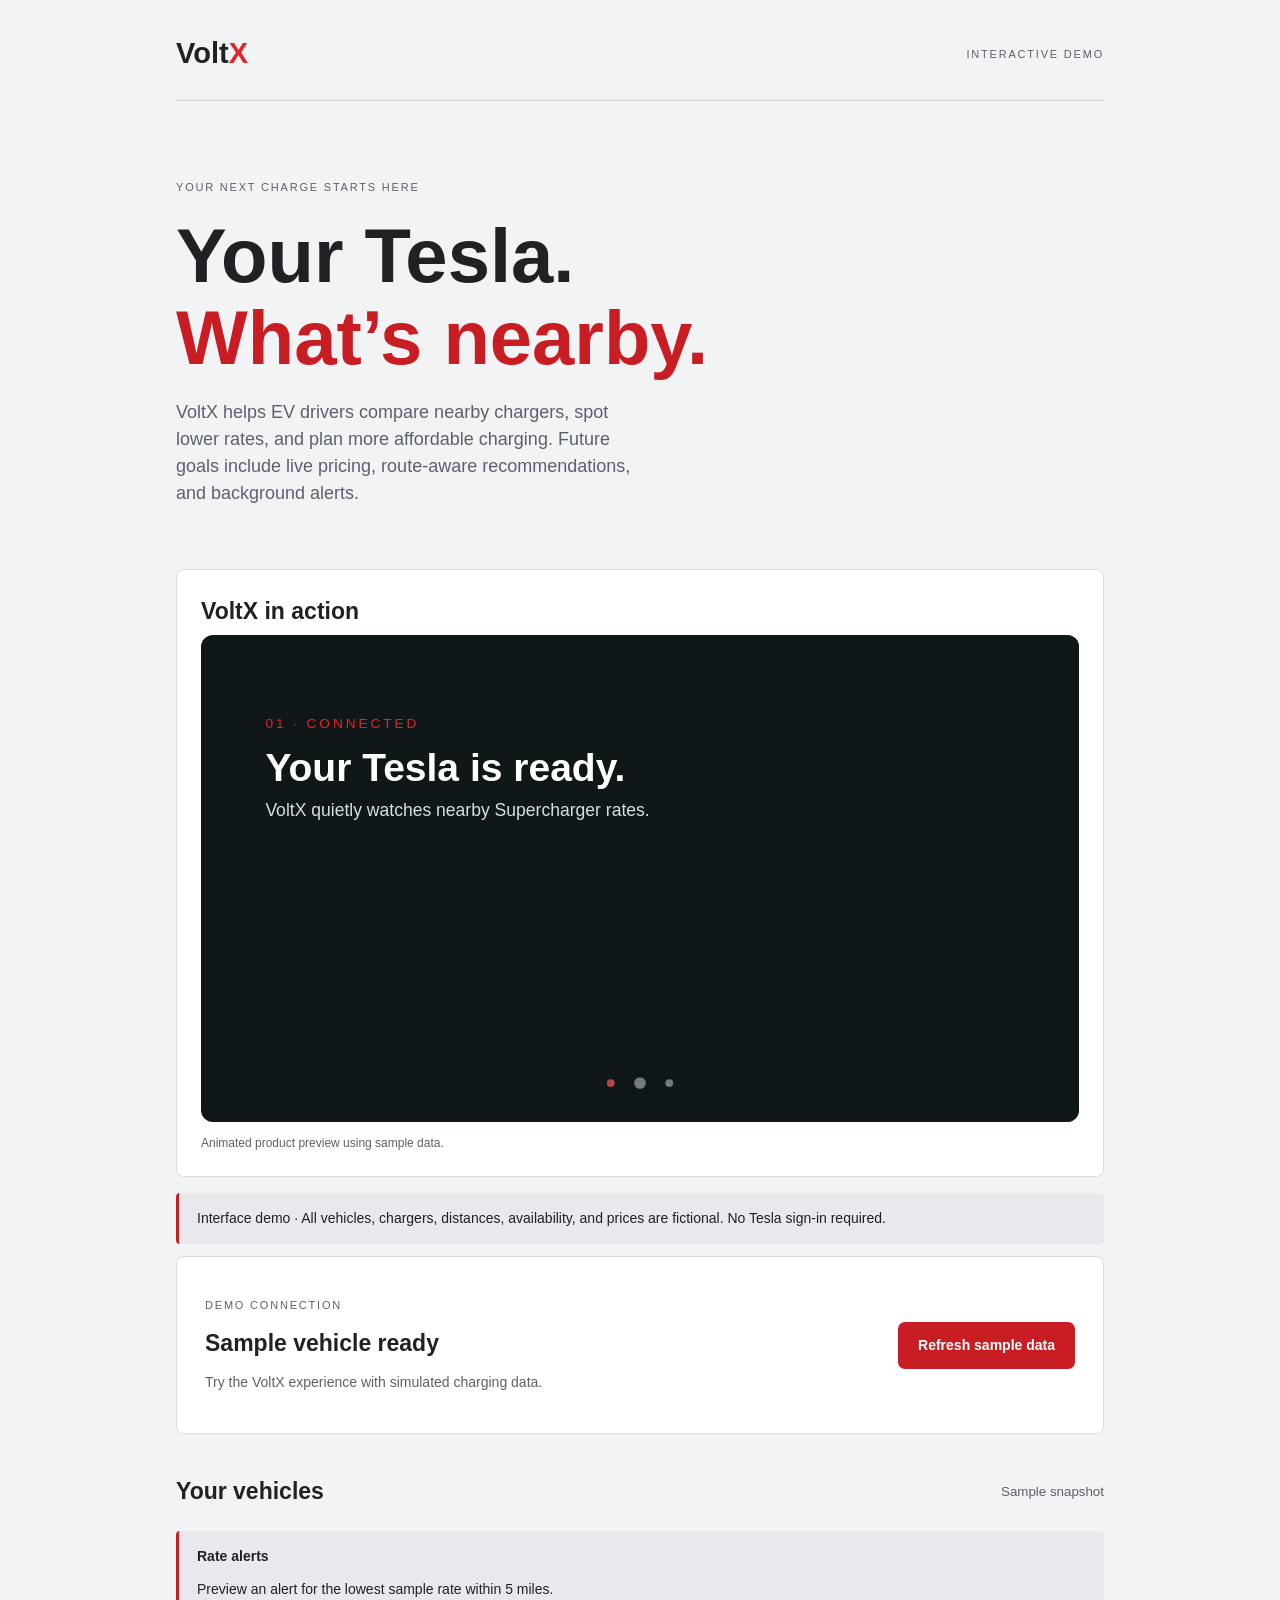
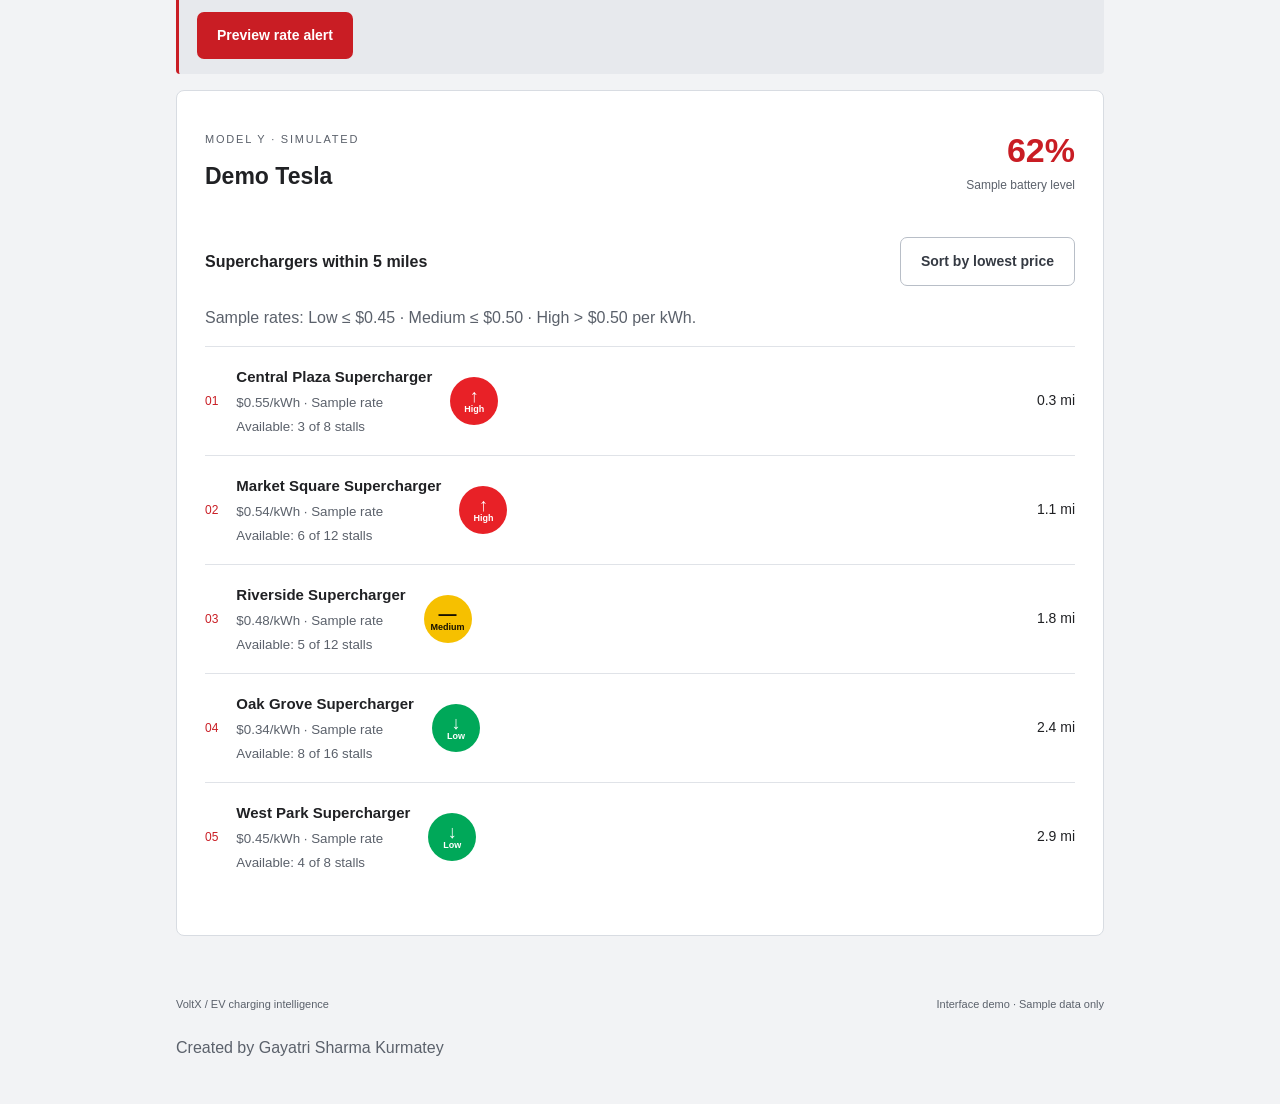
==== commit 44190c3d: "Bust shared overlapping animation cache" ====
--- a/voltx-demo/index.html
+++ b/voltx-demo/index.html
@@ -1,8 +1,8 @@
 <!doctype html>
 <html lang="en"><head><meta charset="utf-8"><meta name="viewport" content="width=device-width, initial-scale=1"><meta name="description" content="Explore the VoltX EV charging interface with fictional vehicles, chargers and sample prices."><title>VoltX — Interactive Demo</title><link rel="stylesheet" href="./style.css?v=about-20260922"><link rel="stylesheet" href="./walkthrough.css?v=20260922"><link rel="stylesheet" href="./walkthrough-v2.css?v=20260922"><script src="./demo.js" defer></script></head>
-<body><link rel="stylesheet" href="./video.css?v=20260922b"><style>.walkthrough{display:none!important}.walkthrough-video-card img{content:url('./voltx-walkthrough-v10.svg?v=8')}.step-one .step-number,.step-three .step-number{font-size:0;background:url('./tesla-car.svg') center/32px auto no-repeat}.walkthrough-route .route-car{font-size:0;background:url('./tesla-car.svg') center/34px auto no-repeat;width:34px;height:22px;display:block}</style><main>
+<body><link rel="stylesheet" href="./video.css?v=20260922b"><style>.walkthrough{display:none!important}.walkthrough-video-card img{content:url('./voltx-walkthrough-v10.svg?v=9')}.step-one .step-number,.step-three .step-number{font-size:0;background:url('./tesla-car.svg') center/32px auto no-repeat}.walkthrough-route .route-car{font-size:0;background:url('./tesla-car.svg') center/34px auto no-repeat;width:34px;height:22px;display:block}</style><main>
 <header><a class="brand" href="./">Volt<span>X</span></a><span class="version">INTERACTIVE DEMO</span></header>
-<section class="intro"><p class="eyebrow">YOUR NEXT CHARGE STARTS HERE</p><h1>Your Tesla.<br><span>What’s nearby.</span></h1><p class="description">VoltX helps EV drivers compare nearby chargers, spot lower rates, and plan more affordable charging. Future goals include live pricing, route-aware recommendations, and background alerts.</p></section><section class="walkthrough-video-card" aria-label="Animated VoltX video"><h2>VoltX in action</h2><img src="./voltx-walkthrough-v10.svg?v=8" alt="Animated VoltX flow from Tesla connection to low-rate notification and charger destination"><p class="muted">Animated product preview using sample data.</p></section>
+<section class="intro"><p class="eyebrow">YOUR NEXT CHARGE STARTS HERE</p><h1>Your Tesla.<br><span>What’s nearby.</span></h1><p class="description">VoltX helps EV drivers compare nearby chargers, spot lower rates, and plan more affordable charging. Future goals include live pricing, route-aware recommendations, and background alerts.</p></section><section class="walkthrough-video-card" aria-label="Animated VoltX video"><h2>VoltX in action</h2><img src="./voltx-walkthrough-v10.svg?v=9" alt="Animated VoltX flow from Tesla connection to low-rate notification and charger destination"><p class="muted">Animated product preview using sample data.</p></section>
 <section class="walkthrough" aria-label="Animated VoltX walkthrough"><div class="section-heading"><h2>How VoltX works</h2><small>Animated demo</small></div><div class="walkthrough-stage"><div class="walkthrough-step step-one"><span class="step-number" aria-label="Parked Tesla">🚗</span><strong>Connect to Tesla</strong><small>VoltX connects to your Tesla account and reads your car’s location.</small></div><div class="walkthrough-step step-two"><span class="step-number" aria-label="Notification">🔔</span><strong>Scan nearby chargers</strong><small>It checks Superchargers in your selected radius and compares their rates.</small></div><div class="walkthrough-step step-three"><span class="step-number" aria-label="Driving Tesla">🚙</span><strong>Get notified and drive</strong><small>When the lowest rate appears, VoltX alerts you so you do not keep checking the Tesla app.</small></div><div class="walkthrough-toast"><span class="toast-dot"></span><div><strong>VoltX found a nearby low-rate signal</strong><small>Fremont, CA - Civic Center Drive: Low signal</small></div></div><div class="walkthrough-route"><span class="route-car">🚙</span><span></span><b>Drive to charger</b><span class="charger-icon" aria-label="Charger">⚡</span></div></div><p class="muted">Simulation only: the shared demo uses sample data and does not connect to a Tesla account or send real notifications.</p></section>
 <p class="notice">Interface demo · All vehicles, chargers, distances, availability, and prices are fictional. No Tesla sign-in required.</p>
 <section class="connection"><div><p class="eyebrow">DEMO CONNECTION</p><h2>Sample vehicle ready</h2><p>Try the VoltX experience with simulated charging data.</p></div><div class="actions"><button id="refresh">Refresh sample data</button></div></section>
